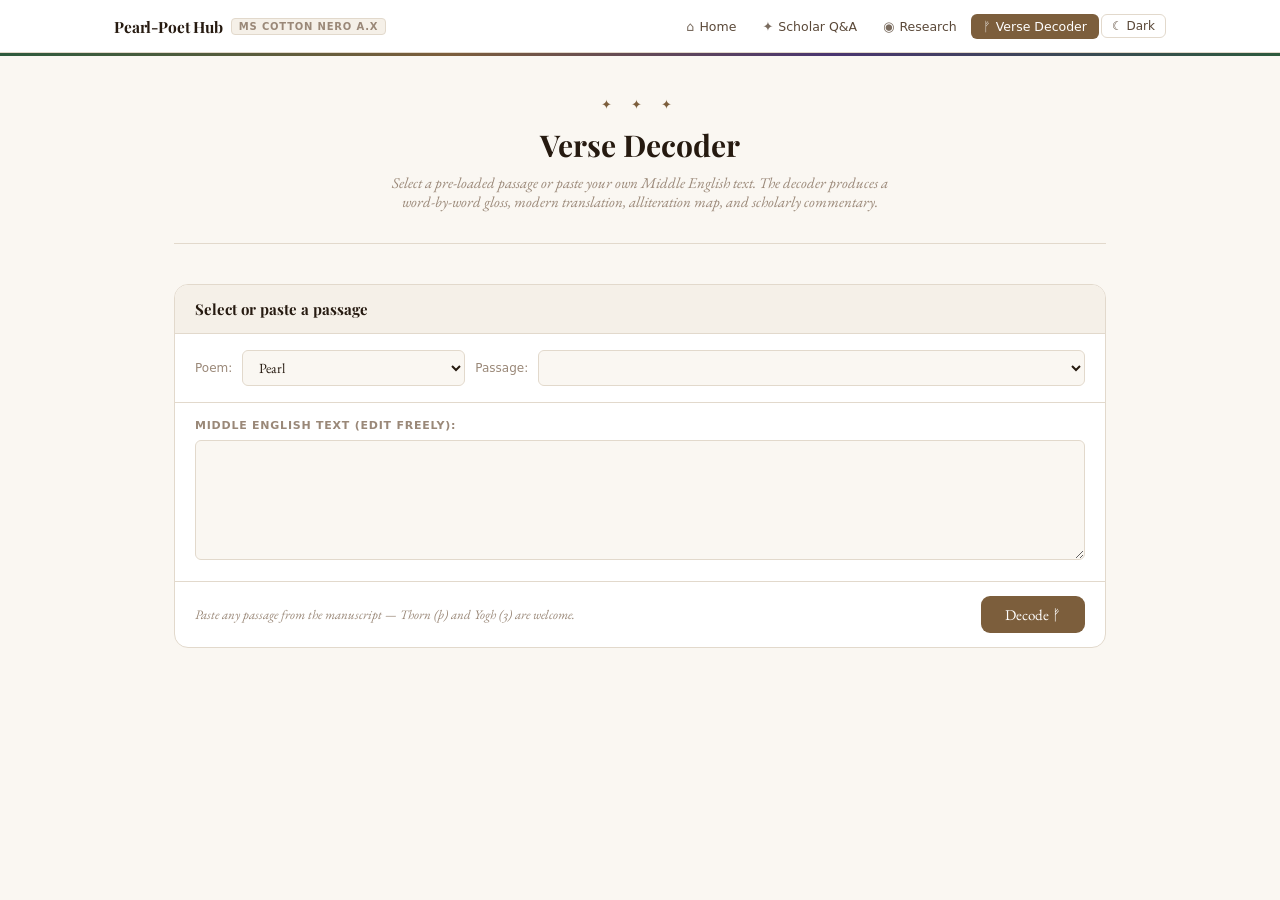
==== explore.html @ cdf4bcbb "huuuge update" ====
<!DOCTYPE html>
<html lang="en" data-theme="light">
<head>
  <meta charset="UTF-8">
  <meta name="viewport" content="width=device-width, initial-scale=1.0">
  <title>Verse Decoder — Cotton Nero A.x</title>
  <link rel="preconnect" href="https://fonts.googleapis.com">
  <link rel="preconnect" href="https://fonts.gstatic.com" crossorigin>
  <link href="https://fonts.googleapis.com/css2?family=Playfair+Display:ital,wght@0,600;0,700;1,500&family=EB+Garamond:ital,wght@0,400;0,500;1,400&display=swap" rel="stylesheet">
  <link rel="stylesheet" href="style.css">
  <link rel="stylesheet" href="site.css">
</head>
<body class="fs-md">

<!-- ── Site Navigation ── -->
<nav class="site-nav">
  <div class="site-nav-inner">
    <a href="index.html" class="nav-brand">
      Pearl-Poet Hub
      <span class="nav-brand-ms">MS Cotton Nero A.x</span>
    </a>
    <div class="nav-links">
      <a href="index.html"   class="nav-link"><span class="nav-icon">⌂</span> <span>Home</span></a>
      <a href="qa.html"      class="nav-link"><span class="nav-icon">✦</span> <span>Scholar Q&amp;A</span></a>
      <a href="research.html"class="nav-link"><span class="nav-icon">◉</span> <span>Research</span></a>
      <a href="explore.html" class="nav-link"><span class="nav-icon">ᚠ</span> <span>Verse Decoder</span></a>
      <button id="nav-dark-btn" class="nav-dark-btn">☾ Dark</button>
    </div>
  </div>
</nav>
<div class="page-top-bar"></div>

<div class="explore-container">

  <!-- ── Header ── -->
  <div class="explore-header">
    <div class="ornament" style="color:var(--accent);font-size:13px;letter-spacing:8px;margin-bottom:12px;">✦ ✦ ✦</div>
    <h1>Verse Decoder</h1>
    <p>Select a pre-loaded passage or paste your own Middle English text. The decoder produces a word-by-word gloss, modern translation, alliteration map, and scholarly commentary.</p>
  </div>

  <!-- ── Input panel ── -->
  <div class="decode-input-panel">
    <div class="decode-panel-header">
      <span class="decode-panel-title">Select or paste a passage</span>
      <span id="passage-poem-label" style="font-family:var(--sans);font-size:11px;color:var(--muted);"></span>
    </div>

    <div class="passage-selector-row">
      <label style="font-family:var(--sans);font-size:12px;color:var(--muted);flex-shrink:0;">Poem:</label>
      <select class="passage-select" id="poem-select">
        <option value="pearl">Pearl</option>
        <option value="sggk">Sir Gawain and the Green Knight</option>
        <option value="patience">Patience</option>
        <option value="cleanness">Cleanness</option>
      </select>
      <label style="font-family:var(--sans);font-size:12px;color:var(--muted);flex-shrink:0;">Passage:</label>
      <select class="passage-select" id="passage-select" style="flex:1;min-width:180px;">
      </select>
    </div>

    <div class="passage-textarea-wrap">
      <label class="passage-textarea-label" for="passage-input">Middle English text (edit freely):</label>
      <textarea id="passage-input" spellcheck="false" autocorrect="off" autocapitalize="off"></textarea>
    </div>

    <div class="decode-actions">
      <span class="decode-hint">Paste any passage from the manuscript — Thorn (þ) and Yogh (ȝ) are welcome.</span>
      <button id="decode-btn">Decode ᚠ</button>
    </div>
  </div>

  <!-- ── Loading ── -->
  <div class="decode-loading" id="decode-loading">
    <span class="thinking-dots"><span class="dot"></span><span class="dot"></span><span class="dot"></span></span>
    Consulting the glossary…
  </div>

  <!-- ── Results ── -->
  <div class="decode-results" id="decode-results">

    <!-- Side-by-side -->
    <div class="result-section">
      <div class="result-section-header">
        <div class="result-section-title">ᚠ Text &amp; Translation</div>
        <button class="action-btn" id="copy-translation-btn">⎘ Copy translation</button>
      </div>
      <div class="result-section-body">
        <div class="side-by-side">
          <div>
            <div class="text-col-label">Middle English</div>
            <div class="me-text" id="me-display"></div>
          </div>
          <div>
            <div class="text-col-label">Modern English</div>
            <div class="mod-text" id="mod-display"></div>
          </div>
        </div>
      </div>
    </div>

    <!-- Word glossary -->
    <div class="result-section">
      <div class="result-section-header">
        <div class="result-section-title">✦ Word Glossary</div>
        <span style="font-family:var(--sans);font-size:11px;color:var(--muted);" id="word-count-label"></span>
      </div>
      <div class="result-section-body" style="padding:0;overflow-x:auto;">
        <table class="gloss-table">
          <thead>
            <tr>
              <th>Middle English</th>
              <th>Phonetic</th>
              <th>Modern English</th>
              <th>Grammatical note</th>
            </tr>
          </thead>
          <tbody id="gloss-tbody"></tbody>
        </table>
      </div>
    </div>

    <!-- Prosody -->
    <div class="result-section">
      <div class="result-section-header">
        <div class="result-section-title">◉ Alliteration &amp; Prosody</div>
      </div>
      <div class="result-section-body">
        <div class="prosody-list" id="prosody-list"></div>
      </div>
    </div>

    <!-- Commentary -->
    <div class="result-section">
      <div class="result-section-header">
        <div class="result-section-title">📜 Scholarly Commentary</div>
      </div>
      <div class="result-section-body">
        <div class="commentary-text" id="commentary-text"></div>
      </div>
    </div>

  </div><!-- /decode-results -->

</div><!-- /explore-container -->

<script src="nav.js"></script>
<script src="explore.js"></script>
</body>
</html>
---- style.css ----
/* ── Reset ───────────────────────────────────────────────── */
*, *::before, *::after { box-sizing: border-box; margin: 0; padding: 0; }

/* ── CSS Variables ───────────────────────────────────────── */
:root {
  --bg:          #faf7f2;
  --surface:     #ffffff;
  --surface-2:   #f5f0e8;
  --border:      #e2d9cc;
  --border-h:    #c8b090;
  --text:        #261a10;
  --text-2:      #5a4838;
  --muted:       #9a8878;
  --accent:      #7c5e3c;
  --accent-l:    #f0e8dc;
  --green:       #2d5a3d;
  --green-l:     #e6f0e9;
  --purple:      #4a3570;
  --purple-l:    #ede8f6;
  --gold:        #7a540e;
  --gold-l:      #fdf4d8;
  --patience:    #8b3020;
  --patience-l:  #faeae7;
  --clean:       #1a5480;
  --clean-l:     #e6f2fb;
  --danger:      #8b2020;
  --radius:      10px;
  --radius-sm:   6px;
  --sans:        system-ui, -apple-system, sans-serif;
  --serif:       'EB Garamond', Georgia, serif;
  --display:     'Playfair Display', Georgia, serif;
  --shadow:      0 2px 12px rgba(38,26,16,.06);
  --transition:  0.2s ease;
}

[data-theme="dark"] {
  --bg:        #1a1310;
  --surface:   #241c15;
  --surface-2: #2d2218;
  --border:    #3d3028;
  --border-h:  #5a4838;
  --text:      #f0e8dc;
  --text-2:    #c8b8a8;
  --muted:     #7a6858;
  --accent:    #c49a5c;
  --accent-l:  #2d2218;
  --green:     #5a9a6e;
  --green-l:   #1a2d20;
  --purple:    #8a78c8;
  --purple-l:  #1e1828;
  --gold:      #d4aa40;
  --gold-l:    #2a2010;
  --patience:  #d47868;
  --patience-l:#2d1a18;
  --clean:     #60a8d8;
  --clean-l:   #18242d;
  --danger:    #c86060;
  --shadow:    0 2px 12px rgba(0,0,0,.3);
}

/* ── Font-size modifiers ────────────────────────────────── */
body.fs-sm { font-size: 14px; }
body.fs-md { font-size: 16px; }
body.fs-lg { font-size: 18px; }

/* ── Base ───────────────────────────────────────────────── */
body {
  font-family: var(--serif);
  font-size: 16px;
  background: var(--bg);
  color: var(--text);
  min-height: 100vh;
  transition: background var(--transition), color var(--transition);
}

/* ── Top gradient bar ────────────────────────────────────── */
.top-bar {
  height: 3px;
  background: linear-gradient(90deg, var(--green) 0%, var(--accent) 35%, var(--purple) 65%, var(--green) 100%);
}

/* ── Toolbar ────────────────────────────────────────────── */
.toolbar {
  background: var(--surface);
  border-bottom: 1px solid var(--border);
  position: sticky;
  top: 0;
  z-index: 100;
  transition: background var(--transition), border-color var(--transition);
}
.toolbar-inner {
  max-width: 800px;
  margin: 0 auto;
  padding: 0 1.5rem;
  height: 46px;
  display: flex;
  align-items: center;
  justify-content: space-between;
  gap: 8px;
}
.toolbar-left { display: flex; align-items: center; gap: 8px; }
.tool-label {
  font-family: var(--display);
  font-size: 13px;
  color: var(--muted);
  letter-spacing: 0.04em;
}
.toolbar-right { display: flex; align-items: center; gap: 4px; }
.tool-btn {
  font-family: var(--sans);
  font-size: 12px;
  padding: 4px 10px;
  border-radius: var(--radius-sm);
  border: 1px solid var(--border);
  background: transparent;
  color: var(--text-2);
  cursor: pointer;
  transition: background var(--transition), color var(--transition), border-color var(--transition);
  white-space: nowrap;
  display: inline-flex;
  align-items: center;
  gap: 4px;
}
.tool-btn:hover { background: var(--accent-l); color: var(--accent); border-color: var(--border-h); }
.tool-btn.active { background: var(--accent); color: #fff; border-color: var(--accent); }
.badge {
  background: var(--accent);
  color: #fff;
  font-size: 10px;
  font-weight: 700;
  min-width: 16px;
  height: 16px;
  border-radius: 99px;
  padding: 0 4px;
  display: inline-flex;
  align-items: center;
  justify-content: center;
}
.badge.hidden { display: none; }

/* ── Container ───────────────────────────────────────────── */
.container {
  max-width: 800px;
  margin: 0 auto;
  padding: 2.25rem 1.5rem 6rem;
}

/* ── Header ──────────────────────────────────────────────── */
.site-header {
  text-align: center;
  margin-bottom: 2rem;
  padding-bottom: 1.75rem;
  border-bottom: 1px solid var(--border);
}
.ornament {
  color: var(--accent);
  font-size: 14px;
  letter-spacing: 8px;
  margin-bottom: 10px;
}
.site-header h1 {
  font-family: var(--display);
  font-size: 30px;
  font-weight: 700;
  color: var(--text);
  letter-spacing: -0.01em;
  margin-bottom: 6px;
}
.subtitle {
  font-family: var(--display);
  font-style: italic;
  font-size: 15px;
  color: var(--muted);
}

/* ── Tabs ─────────────────────────────────────────────────── */
.tabs {
  display: flex;
  gap: 5px;
  margin-bottom: 1.25rem;
  background: var(--surface);
  border: 1px solid var(--border);
  border-radius: var(--radius);
  padding: 4px;
  overflow-x: auto;
}
.tab {
  flex: 1;
  min-width: 90px;
  padding: 7px 10px;
  border-radius: 7px;
  border: none;
  cursor: pointer;
  font-family: var(--serif);
  font-size: 14.5px;
  background: transparent;
  color: var(--muted);
  transition: background var(--transition), color var(--transition);
  white-space: nowrap;
}
.tab:hover:not(.active) { background: var(--accent-l); color: var(--accent); }
.tab.active[data-scope="all"]      { background: var(--accent);   color: #fff; }
.tab.active[data-scope="pearl"]     { background: var(--purple);   color: #fff; }
.tab.active[data-scope="sggk"]      { background: var(--green);    color: #fff; }
.tab.active[data-scope="patience"]  { background: var(--patience); color: #fff; }
.tab.active[data-scope="cleanness"] { background: var(--clean);    color: #fff; }

/* ── Suggestions ─────────────────────────────────────────── */
.suggestions-wrapper { margin-bottom: 1.5rem; }
.suggestions {
  display: flex;
  flex-wrap: wrap;
  gap: 6px;
  max-height: 72px;
  overflow: hidden;
  transition: max-height 0.35s ease;
}
.suggestions.expanded { max-height: 500px; }
.sug {
  padding: 5px 13px;
  border-radius: 99px;
  border: 1px solid var(--border);
  background: var(--surface);
  color: var(--muted);
  font-family: var(--serif);
  font-size: 13px;
  cursor: pointer;
  transition: background var(--transition), color var(--transition), border-color var(--transition);
}
.sug:hover { background: var(--accent-l); color: var(--accent); border-color: var(--border-h); }
.sugs-toggle {
  font-family: var(--sans);
  font-size: 12px;
  color: var(--muted);
  background: none;
  border: none;
  cursor: pointer;
  padding: 6px 0 0;
  display: block;
}
.sugs-toggle:hover { color: var(--accent); }

/* ── Divider ─────────────────────────────────────────────── */
.divider {
  display: flex;
  align-items: center;
  gap: 12px;
  margin: 1.25rem 0 1.5rem;
}
.divider::before, .divider::after {
  content: '';
  flex: 1;
  height: 0.5px;
  background: var(--border);
}
.divider span { color: var(--border-h); font-size: 13px; }

/* ── View header (bookmarks) ─────────────────────────────── */
.view-header {
  display: flex;
  align-items: center;
  justify-content: space-between;
  margin-bottom: 1.25rem;
}
.view-header h2 {
  font-family: var(--display);
  font-size: 18px;
  font-weight: 600;
  color: var(--text);
}

/* ── Messages ─────────────────────────────────────────────── */
.messages {
  display: flex;
  flex-direction: column;
  gap: 18px;
  margin-bottom: 1.5rem;
  min-height: 80px;
}
.empty {
  text-align: center;
  color: var(--muted);
  font-style: italic;
  font-size: 15px;
  padding: 2.5rem 0;
}

/* ── Message bubbles ─────────────────────────────────────── */
.msg { display: flex; flex-direction: column; gap: 4px; }
.msg.user { align-items: flex-end; }
.msg.assistant { align-items: flex-start; }

.msg-label {
  font-family: var(--sans);
  font-size: 10.5px;
  color: var(--muted);
  font-weight: 600;
  text-transform: uppercase;
  letter-spacing: 0.08em;
  display: flex;
  align-items: center;
  gap: 6px;
}
.msg-time { font-size: 10px; color: var(--muted); opacity: 0.7; }

.msg-bubble {
  max-width: 90%;
  padding: 11px 15px;
  font-size: 1em;
  line-height: 1.72;
  color: var(--text);
  border-radius: 13px;
  border: 1px solid var(--border);
  white-space: pre-wrap;
  word-break: break-word;
  transition: background var(--transition);
}
.msg.user  .msg-bubble { background: var(--surface-2); border-color: var(--border-h); border-radius: 13px 13px 4px 13px; }
.msg.assistant .msg-bubble { background: var(--surface); border-radius: 13px 13px 13px 4px; }
.msg.failed .msg-bubble { border-color: var(--danger); }

/* ── Source pills ────────────────────────────────────────── */
.pill {
  display: inline-block;
  font-family: var(--sans);
  font-size: 11px;
  font-weight: 600;
  padding: 2px 10px;
  border-radius: 99px;
  margin-top: 8px;
  letter-spacing: 0.03em;
}
.pill-all      { background: var(--gold-l);     color: var(--gold);     }
.pill-pearl     { background: var(--purple-l);   color: var(--purple);   }
.pill-sggk      { background: var(--green-l);    color: var(--green);    }
.pill-patience  { background: var(--patience-l); color: var(--patience); }
.pill-cleanness { background: var(--clean-l);    color: var(--clean);    }

/* ── Message actions ─────────────────────────────────────── */
.msg-actions {
  display: flex;
  gap: 5px;
  margin-top: 4px;
  opacity: 0;
  transition: opacity 0.15s;
}
.msg:hover .msg-actions { opacity: 1; }
.action-btn {
  font-family: var(--sans);
  font-size: 11px;
  padding: 3px 9px;
  border-radius: var(--radius-sm);
  border: 1px solid var(--border);
  background: var(--surface);
  color: var(--muted);
  cursor: pointer;
  transition: all 0.15s;
}
.action-btn:hover         { background: var(--accent-l); color: var(--accent); border-color: var(--border-h); }
.action-btn.bookmarked    { color: var(--gold); border-color: var(--gold-l); background: var(--gold-l); }
.action-btn.copied        { color: var(--green); border-color: var(--green-l); background: var(--green-l); }

/* ── Thinking animation ──────────────────────────────────── */
.thinking-dots { display: inline-flex; gap: 4px; align-items: center; margin-left: 4px; }
.dot {
  display: inline-block;
  width: 5px; height: 5px;
  border-radius: 50%;
  background: var(--muted);
  animation: blink 1.3s ease-in-out infinite;
}
.dot:nth-child(2) { animation-delay: .2s; }
.dot:nth-child(3) { animation-delay: .4s; }
@keyframes blink { 0%, 80%, 100% { opacity: .2; } 40% { opacity: 1; } }

/* ── Input area ──────────────────────────────────────────── */
.input-wrap {
  position: sticky;
  bottom: 0;
  background: var(--bg);
  padding: 12px 0 6px;
  transition: background var(--transition);
}
.input-row {
  display: flex;
  gap: 8px;
  align-items: flex-end;
  background: var(--surface);
  border: 1.5px solid var(--border-h);
  border-radius: 13px;
  padding: 10px 10px 10px 16px;
  box-shadow: var(--shadow);
  transition: border-color var(--transition), box-shadow var(--transition);
}
.input-row:focus-within {
  border-color: var(--accent);
  box-shadow: 0 0 0 3px rgba(124,94,60,.12);
}
#question {
  flex: 1;
  border: none;
  outline: none;
  resize: none;
  font-family: var(--serif);
  font-size: 1em;
  color: var(--text);
  background: transparent;
  line-height: 1.55;
  max-height: 120px;
  min-height: 26px;
  overflow-y: auto;
}
#question::placeholder { color: var(--muted); }
#send-btn {
  height: 38px;
  padding: 0 18px;
  border-radius: 9px;
  border: none;
  background: var(--accent);
  color: #fff;
  font-family: var(--serif);
  font-size: 1em;
  cursor: pointer;
  flex-shrink: 0;
  transition: background var(--transition), transform 0.1s;
}
#send-btn:hover:not(:disabled) { background: var(--text); }
#send-btn:active:not(:disabled) { transform: scale(0.97); }
#send-btn:disabled { background: var(--border); color: var(--muted); cursor: not-allowed; }
.input-meta {
  display: flex;
  justify-content: space-between;
  align-items: center;
  padding: 4px 4px 0;
}
.char-count { font-family: var(--sans); font-size: 11px; color: var(--muted); }
.char-count.over { color: var(--danger); }
.status-text { font-family: var(--sans); font-size: 11px; color: var(--muted); font-style: italic; }

/* ── Citation bar ────────────────────────────────────────── */
.cite-bar {
  display: flex;
  align-items: center;
  gap: 6px;
  padding: 10px 0 0;
  flex-wrap: wrap;
}
.cite-label {
  font-family: var(--sans);
  font-size: 11.5px;
  color: var(--muted);
}
.cite-btn {
  font-family: var(--sans);
  font-size: 11px;
  padding: 3px 10px;
  border-radius: 99px;
  border: 1px solid var(--border);
  background: var(--surface);
  color: var(--text-2);
  cursor: pointer;
  transition: all 0.15s;
}
.cite-btn:hover { background: var(--accent-l); color: var(--accent); border-color: var(--border-h); }

/* ── Error / retry ───────────────────────────────────────── */
.error-note {
  font-family: var(--sans);
  font-size: 11.5px;
  color: var(--danger);
  margin-top: 5px;
}

/* ── Utility ─────────────────────────────────────────────── */
.hidden { display: none !important; }

/* ── Responsive ──────────────────────────────────────────── */
@media (max-width: 600px) {
  .container { padding: 1.5rem 1rem 6rem; }
  .toolbar-inner { padding: 0 1rem; }
  .tool-label { display: none; }
  .msg-bubble { max-width: 95%; }
  .site-header h1 { font-size: 24px; }
  .tabs { gap: 3px; padding: 3px; }
  .tab { font-size: 13px; padding: 6px 6px; min-width: 70px; }
}

/* ── Markdown content inside bubbles ─────────────────────── */
.msg-content p          { margin: 0 0 0.75em; }
.msg-content p:last-child { margin-bottom: 0; }
.msg-content h1,
.msg-content h2,
.msg-content h3         { font-family: var(--display); font-weight: 600; margin: 0.9em 0 0.4em; color: var(--text); }
.msg-content h1         { font-size: 1.15em; }
.msg-content h2         { font-size: 1.05em; }
.msg-content h3         { font-size: 0.97em; }
.msg-content ul,
.msg-content ol         { padding-left: 1.4em; margin: 0.5em 0 0.75em; }
.msg-content li         { margin-bottom: 0.3em; }
.msg-content strong     { font-weight: 600; color: var(--text); }
.msg-content em         { font-style: italic; }
.msg-content code       { font-family: monospace; font-size: 0.88em; background: var(--surface-2); padding: 1px 5px; border-radius: 4px; }
.msg-content pre        { background: var(--surface-2); border: 1px solid var(--border); border-radius: var(--radius-sm); padding: 10px 14px; overflow-x: auto; margin: 0.75em 0; }
.msg-content pre code   { background: none; padding: 0; }
.msg-content blockquote { border-left: 3px solid var(--border-h); margin: 0.75em 0; padding: 4px 0 4px 14px; color: var(--text-2); font-style: italic; }
.msg-content hr         { border: none; border-top: 1px solid var(--border); margin: 1em 0; }
.msg-content a          { color: var(--accent); text-decoration: underline; }
/* ── Fix pre-wrap interference with markdown ─────────────── */
.msg.assistant .msg-bubble { white-space: normal; }

/* ── Markdown content inside bubbles ─────────────────────── */
.msg-content p            { margin: 0 0 0.75em; }
.msg-content p:last-child { margin-bottom: 0; }
.msg-content h1,
.msg-content h2,
.msg-content h3           { font-family: var(--display); font-weight: 600; margin: 0.9em 0 0.4em; color: var(--text); }
.msg-content h1           { font-size: 1.15em; }
.msg-content h2           { font-size: 1.05em; }
.msg-content h3           { font-size: 0.97em; }
.msg-content ul,
.msg-content ol           { padding-left: 1.4em; margin: 0.5em 0 0.75em; }
.msg-content li           { margin-bottom: 0.3em; }
.msg-content strong       { font-weight: 600; color: var(--text); }
.msg-content em           { font-style: italic; }
.msg-content code         { font-family: monospace; font-size: 0.88em; background: var(--surface-2); padding: 1px 5px; border-radius: 4px; }
.msg-content pre          { background: var(--surface-2); border: 1px solid var(--border); border-radius: var(--radius-sm); padding: 10px 14px; overflow-x: auto; margin: 0.75em 0; }
.msg-content pre code     { background: none; padding: 0; }
.msg-content blockquote   { border-left: 3px solid var(--border-h); margin: 0.75em 0; padding: 4px 0 4px 14px; color: var(--text-2); font-style: italic; }
.msg-content hr           { border: none; border-top: 1px solid var(--border); margin: 1em 0; }
.msg-content a            { color: var(--accent); text-decoration: underline; }

/* ── Markdown tables ─────────────────────────────────────── */
.msg-content table        { border-collapse: collapse; width: 100%; margin: 0.85em 0; font-size: 0.92em; }
.msg-content th,
.msg-content td           { border: 1px solid var(--border); padding: 7px 12px; text-align: left; vertical-align: top; }
.msg-content th           { background: var(--surface-2); font-family: var(--sans); font-size: 0.85em; font-weight: 600; letter-spacing: 0.03em; color: var(--text-2); }
.msg-content tr:nth-child(even) td { background: var(--surface-2); }

/* ── Chart wrapper ───────────────────────────────────────── */
.chart-wrapper {
  margin: 1em 0;
  padding: 14px 16px;
  background: var(--surface-2);
  border: 1px solid var(--border);
  border-radius: var(--radius);
}
.chart-title {
  font-family: var(--display);
  font-size: 0.95em;
  font-weight: 600;
  color: var(--text-2);
  margin-bottom: 10px;
  text-align: center;
  font-style: italic;
}
.chart-wrapper canvas { max-height: 280px; }

/* ── Footnote modal ──────────────────────────────────────── */
@keyframes modal-in {
  from { opacity: 0; transform: translateY(18px) scale(0.98); }
  to   { opacity: 1; transform: translateY(0)    scale(1);    }
}
@keyframes overlay-in {
  from { opacity: 0; }
  to   { opacity: 1; }
}

.modal-overlay {
  position: fixed;
  inset: 0;
  background: rgba(0,0,0,0.5);
  backdrop-filter: blur(3px);
  z-index: 200;
  display: flex;
  align-items: center;
  justify-content: center;
  padding: 1.5rem;
  animation: overlay-in 0.2s ease;
}
.modal {
  background: var(--bg);
  border: 1px solid var(--border-h);
  border-radius: 14px;
  box-shadow: 0 20px 60px rgba(0,0,0,.3);
  width: 100%;
  max-width: 680px;
  max-height: 82vh;
  display: flex;
  flex-direction: column;
  overflow: hidden;
  animation: modal-in 0.25s cubic-bezier(.22,.68,0,1.2);
}
.modal-top-bar {
  height: 3px;
  flex-shrink: 0;
  background: linear-gradient(90deg, var(--purple) 0%, var(--accent) 40%, var(--green) 100%);
}
.modal-header {
  display: flex;
  align-items: center;
  justify-content: space-between;
  padding: 16px 20px 14px;
  border-bottom: 1px solid var(--border);
  flex-shrink: 0;
  background: var(--surface);
}
.modal-header-left { display: flex; flex-direction: column; gap: 2px; }
.modal-ornament    { font-size: 10px; letter-spacing: 6px; color: var(--accent); }
.modal-title {
  font-family: var(--display);
  font-size: 18px;
  font-weight: 700;
  color: var(--text);
  letter-spacing: -0.01em;
}
.modal-subtitle {
  font-family: var(--display);
  font-style: italic;
  font-size: 12px;
  color: var(--muted);
  margin-top: 1px;
}
.modal-close {
  background: none;
  border: 1px solid var(--border);
  font-size: 13px;
  color: var(--muted);
  cursor: pointer;
  width: 30px; height: 30px;
  border-radius: 50%;
  display: flex; align-items: center; justify-content: center;
  transition: background var(--transition), color var(--transition), border-color var(--transition);
  flex-shrink: 0;
}
.modal-close:hover { background: var(--accent-l); color: var(--accent); border-color: var(--border-h); }

.modal-body {
  padding: 20px;
  overflow-y: auto;
  flex: 1;
  display: flex;
  flex-direction: column;
  gap: 12px;
}
.modal-loading {
  color: var(--muted);
  font-family: var(--serif);
  font-style: italic;
  font-size: 15px;
  display: flex;
  align-items: center;
  gap: 8px;
  padding: 1.5rem 0;
}

/* ── Citation style cards ────────────────────────────────── */
.cite-card {
  border: 1px solid var(--border);
  border-radius: 10px;
  overflow: hidden;
  background: var(--surface);
}
.cite-card-header {
  display: flex;
  align-items: center;
  justify-content: space-between;
  padding: 9px 14px;
  border-bottom: 1px solid var(--border);
}
.cite-card-label {
  font-family: var(--sans);
  font-size: 11px;
  font-weight: 700;
  letter-spacing: 0.1em;
  text-transform: uppercase;
}
.cite-card[data-style="MLA"]     { border-left: 3px solid var(--purple);   }
.cite-card[data-style="Chicago"] { border-left: 3px solid var(--green);    }
.cite-card[data-style="APA"]     { border-left: 3px solid var(--patience); }
.cite-card[data-style="MHRA"]    { border-left: 3px solid var(--clean);    }
.cite-card[data-style="MLA"]     .cite-card-label { color: var(--purple);   }
.cite-card[data-style="Chicago"] .cite-card-label { color: var(--green);    }
.cite-card[data-style="APA"]     .cite-card-label { color: var(--patience); }
.cite-card[data-style="MHRA"]    .cite-card-label { color: var(--clean);    }
.cite-card-copy {
  font-family: var(--sans);
  font-size: 10.5px;
  padding: 3px 9px;
  border-radius: 99px;
  border: 1px solid var(--border);
  background: transparent;
  color: var(--muted);
  cursor: pointer;
  transition: all 0.15s;
}
.cite-card-copy:hover  { background: var(--accent-l); color: var(--accent); border-color: var(--border-h); }
.cite-card-copy.copied { background: var(--green-l);  color: var(--green);  border-color: var(--green-l); }
.cite-card-body {
  padding: 12px 16px;
  font-family: var(--serif);
  font-size: 0.93em;
  line-height: 1.75;
  color: var(--text);
}
.cite-card-body p            { margin: 0 0 0.6em; }
.cite-card-body p:last-child { margin-bottom: 0; }
.cite-card-body strong       { font-weight: 600; }
.cite-card-body em           { font-style: italic; }
.cite-card-body code         { font-family: monospace; font-size: 0.88em; background: var(--surface-2); padding: 1px 5px; border-radius: 4px; }
.cite-card-body h3,
.cite-card-body h4           { font-family: var(--display); font-size: 0.95em; font-weight: 600; margin: 0.7em 0 0.3em; color: var(--text-2); }

/* ── Raw fallback (streaming / unparsed) ─────────────────── */
.modal-raw {
  font-family: var(--serif);
  font-size: 0.93em;
  line-height: 1.75;
  color: var(--text);
}
.modal-raw p            { margin: 0 0 0.7em; }
.modal-raw p:last-child { margin-bottom: 0; }
.modal-raw strong       { font-weight: 600; }
.modal-raw em           { font-style: italic; }

.modal-footer {
  padding: 12px 20px;
  border-top: 1px solid var(--border);
  display: flex;
  align-items: center;
  justify-content: space-between;
  flex-shrink: 0;
  background: var(--surface);
}
.modal-footer-note {
  font-family: var(--sans);
  font-size: 11px;
  color: var(--muted);
  font-style: italic;
}
@media (max-width: 600px) {
  .modal { max-height: 90vh; border-radius: 12px 12px 0 0; }
  .modal-overlay { align-items: flex-end; padding: 0; }
}
---- site.css ----
/* ══════════════════════════════════════════════════════════
   site.css — shared multi-page styles
   Companion to style.css (include both on every page)
   ══════════════════════════════════════════════════════════ */

/* ── Site Navigation ──────────────────────────────────────── */
.site-nav {
  background: var(--surface);
  border-bottom: 1px solid var(--border);
  position: sticky;
  top: 0;
  z-index: 200;
  transition: background var(--transition), border-color var(--transition);
}
.site-nav-inner {
  max-width: 1100px;
  margin: 0 auto;
  padding: 0 1.5rem;
  height: 52px;
  display: flex;
  align-items: center;
  justify-content: space-between;
  gap: 12px;
}
.nav-brand {
  font-family: var(--display);
  font-size: 15.5px;
  font-weight: 700;
  color: var(--text);
  text-decoration: none;
  letter-spacing: -0.01em;
  display: flex;
  align-items: center;
  gap: 8px;
  flex-shrink: 0;
  transition: color var(--transition);
}
.nav-brand:hover { color: var(--accent); }
.nav-brand-ms {
  font-family: var(--sans);
  font-size: 10px;
  font-weight: 600;
  letter-spacing: 0.08em;
  text-transform: uppercase;
  color: var(--muted);
  background: var(--surface-2);
  border: 1px solid var(--border);
  padding: 2px 7px;
  border-radius: 4px;
}
.nav-links {
  display: flex;
  align-items: center;
  gap: 2px;
}
.nav-link {
  font-family: var(--sans);
  font-size: 12.5px;
  font-weight: 500;
  padding: 5px 12px;
  border-radius: var(--radius-sm);
  text-decoration: none;
  color: var(--text-2);
  transition: background var(--transition), color var(--transition);
  white-space: nowrap;
  display: flex;
  align-items: center;
  gap: 5px;
}
.nav-link:hover  { background: var(--accent-l); color: var(--accent); }
.nav-link.active { background: var(--accent);   color: #fff; }
.nav-link .nav-icon { font-size: 13px; opacity: 0.8; }
.nav-dark-btn {
  font-family: var(--sans);
  font-size: 12px;
  padding: 4px 10px;
  border-radius: var(--radius-sm);
  border: 1px solid var(--border);
  background: transparent;
  color: var(--text-2);
  cursor: pointer;
  transition: background var(--transition), color var(--transition);
  white-space: nowrap;
  flex-shrink: 0;
}
.nav-dark-btn:hover { background: var(--accent-l); color: var(--accent); border-color: var(--border-h); }

@media (max-width: 640px) {
  .nav-brand-ms { display: none; }
  .nav-link .nav-icon { display: none; }
  .nav-link { font-size: 12px; padding: 5px 8px; }
}
@media (max-width: 420px) {
  .nav-link span:not(.nav-icon) { display: none; }
  .nav-link .nav-icon { display: inline; }
}

/* ══════════════════════════════════════════════════════════
   HOMEPAGE
   ══════════════════════════════════════════════════════════ */
.home-container {
  max-width: 1060px;
  margin: 0 auto;
  padding: 0 1.5rem 5rem;
}

/* ── Hero ── */
.home-hero {
  text-align: center;
  padding: 4rem 1rem 3.5rem;
  border-bottom: 1px solid var(--border);
  margin-bottom: 3.5rem;
}
.home-hero .ornament {
  color: var(--accent);
  font-size: 13px;
  letter-spacing: 10px;
  margin-bottom: 18px;
}
.home-hero h1 {
  font-family: var(--display);
  font-size: clamp(30px, 5vw, 52px);
  font-weight: 700;
  color: var(--text);
  line-height: 1.13;
  letter-spacing: -0.02em;
  margin-bottom: 14px;
}
.home-hero h1 em {
  font-style: italic;
  font-weight: 500;
  color: var(--accent);
}
.home-hero .ms-tag {
  display: inline-block;
  font-family: var(--sans);
  font-size: 11px;
  font-weight: 700;
  letter-spacing: 0.1em;
  text-transform: uppercase;
  color: var(--muted);
  background: var(--surface-2);
  border: 1px solid var(--border);
  padding: 4px 14px;
  border-radius: 99px;
  margin-bottom: 20px;
}
.home-hero .lead {
  font-family: var(--serif);
  font-size: 17px;
  color: var(--text-2);
  max-width: 640px;
  margin: 0 auto 2rem;
  line-height: 1.8;
}
.home-hero .edition-note {
  font-family: var(--serif);
  font-style: italic;
  font-size: 13.5px;
  color: var(--muted);
}

/* ── Section labels ── */
.home-section-label {
  font-family: var(--sans);
  font-size: 11px;
  font-weight: 700;
  letter-spacing: 0.12em;
  text-transform: uppercase;
  color: var(--muted);
  margin-bottom: 1.25rem;
  display: flex;
  align-items: center;
  gap: 10px;
}
.home-section-label::after {
  content: '';
  flex: 1;
  height: 1px;
  background: var(--border);
}

/* ── Poem grid ── */
.poem-grid {
  display: grid;
  grid-template-columns: repeat(2, 1fr);
  gap: 16px;
  margin-bottom: 3.5rem;
}
@media (max-width: 580px) { .poem-grid { grid-template-columns: 1fr; } }

.poem-card {
  background: var(--surface);
  border: 1px solid var(--border);
  border-radius: 12px;
  overflow: hidden;
  transition: box-shadow var(--transition), border-color var(--transition), transform 0.15s;
  text-decoration: none;
  display: flex;
  flex-direction: column;
}
.poem-card:hover {
  box-shadow: 0 6px 24px rgba(38,26,16,.1);
  transform: translateY(-2px);
}
.poem-card[data-poem="pearl"]     { --poem-color: var(--purple);   --poem-light: var(--purple-l);   border-top: 3px solid var(--purple);   }
.poem-card[data-poem="sggk"]      { --poem-color: var(--green);    --poem-light: var(--green-l);    border-top: 3px solid var(--green);    }
.poem-card[data-poem="patience"]  { --poem-color: var(--patience); --poem-light: var(--patience-l); border-top: 3px solid var(--patience); }
.poem-card[data-poem="cleanness"] { --poem-color: var(--clean);    --poem-light: var(--clean-l);    border-top: 3px solid var(--clean);    }
.poem-card:hover { border-color: var(--poem-color); }

.poem-card-top {
  padding: 18px 20px 14px;
  flex: 1;
}
.poem-card-num {
  font-family: var(--sans);
  font-size: 10px;
  font-weight: 700;
  letter-spacing: 0.1em;
  text-transform: uppercase;
  color: var(--poem-color);
  background: var(--poem-light);
  display: inline-block;
  padding: 2px 9px;
  border-radius: 4px;
  margin-bottom: 10px;
}
.poem-card-title {
  font-family: var(--display);
  font-size: 20px;
  font-weight: 700;
  color: var(--text);
  margin-bottom: 4px;
  line-height: 1.2;
}
.poem-card-lines {
  font-family: var(--sans);
  font-size: 11px;
  color: var(--muted);
  margin-bottom: 10px;
}
.poem-card-desc {
  font-family: var(--serif);
  font-size: 14px;
  color: var(--text-2);
  line-height: 1.7;
}
.poem-card-excerpt {
  background: var(--poem-light);
  border-top: 1px solid var(--border);
  padding: 12px 20px;
  font-family: var(--serif);
  font-style: italic;
  font-size: 13px;
  color: var(--text-2);
  line-height: 1.65;
}
.poem-card-excerpt .excerpt-line { display: block; }

/* ── Tool cards ── */
.tool-grid {
  display: grid;
  grid-template-columns: repeat(3, 1fr);
  gap: 12px;
  margin-bottom: 3.5rem;
}
@media (max-width: 640px) { .tool-grid { grid-template-columns: 1fr; } }

.tool-card {
  background: var(--surface);
  border: 1px solid var(--border);
  border-radius: 12px;
  padding: 20px;
  text-decoration: none;
  display: block;
  transition: box-shadow var(--transition), border-color var(--transition), transform 0.15s;
}
.tool-card:hover {
  border-color: var(--border-h);
  box-shadow: 0 4px 16px rgba(38,26,16,.08);
  transform: translateY(-2px);
}
.tool-card-icon {
  font-size: 26px;
  margin-bottom: 10px;
  display: block;
}
.tool-card-title {
  font-family: var(--display);
  font-size: 16px;
  font-weight: 700;
  color: var(--text);
  margin-bottom: 6px;
}
.tool-card-desc {
  font-family: var(--serif);
  font-size: 13.5px;
  color: var(--text-2);
  line-height: 1.65;
}
.tool-card-arrow {
  display: inline-block;
  margin-top: 12px;
  font-family: var(--sans);
  font-size: 11px;
  color: var(--accent);
  font-weight: 600;
  letter-spacing: 0.03em;
}

/* ── About section ── */
.about-grid {
  display: grid;
  grid-template-columns: 1fr 1fr;
  gap: 2rem;
  margin-bottom: 3rem;
}
@media (max-width: 640px) { .about-grid { grid-template-columns: 1fr; } }

.about-block h3 {
  font-family: var(--display);
  font-size: 17px;
  font-weight: 700;
  color: var(--text);
  margin-bottom: 10px;
}
.about-block p {
  font-family: var(--serif);
  font-size: 14.5px;
  color: var(--text-2);
  line-height: 1.8;
  margin-bottom: 8px;
}
.about-block p:last-child { margin-bottom: 0; }

/* ══════════════════════════════════════════════════════════
   RESEARCH PAGE
   ══════════════════════════════════════════════════════════ */
.research-container {
  max-width: 1060px;
  margin: 0 auto;
  padding: 2.5rem 1.5rem 5rem;
}
.research-header {
  text-align: center;
  margin-bottom: 2.5rem;
  padding-bottom: 2rem;
  border-bottom: 1px solid var(--border);
}
.research-header h1 {
  font-family: var(--display);
  font-size: 30px;
  font-weight: 700;
  color: var(--text);
  margin-bottom: 8px;
  letter-spacing: -0.01em;
}
.research-header p {
  font-family: var(--serif);
  font-style: italic;
  font-size: 15px;
  color: var(--muted);
  max-width: 580px;
  margin: 0 auto 14px;
}
.research-meta-bar {
  display: flex;
  align-items: center;
  justify-content: center;
  gap: 10px;
  flex-wrap: wrap;
}
.research-badge {
  font-family: var(--sans);
  font-size: 11px;
  font-weight: 600;
  letter-spacing: 0.06em;
  padding: 3px 10px;
  border-radius: 99px;
  border: 1px solid var(--border);
  color: var(--muted);
  background: var(--surface);
}
.research-refresh-btn {
  font-family: var(--sans);
  font-size: 12px;
  padding: 5px 14px;
  border-radius: var(--radius-sm);
  border: 1px solid var(--border);
  background: var(--surface);
  color: var(--text-2);
  cursor: pointer;
  transition: all var(--transition);
  display: flex;
  align-items: center;
  gap: 5px;
}
.research-refresh-btn:hover { background: var(--accent-l); color: var(--accent); border-color: var(--border-h); }
.research-refresh-btn.spinning .refresh-icon { animation: spin 1s linear infinite; }
@keyframes spin { to { transform: rotate(360deg); } }
.refresh-icon { display: inline-block; }

/* ── Category panels ── */
.category-panel {
  background: var(--surface);
  border: 1px solid var(--border);
  border-radius: 12px;
  margin-bottom: 16px;
  overflow: hidden;
  transition: box-shadow var(--transition);
}
.category-panel.open { box-shadow: 0 4px 20px rgba(38,26,16,.07); }

.category-header {
  display: flex;
  align-items: center;
  gap: 12px;
  padding: 16px 20px;
  cursor: pointer;
  user-select: none;
  transition: background var(--transition);
}
.category-header:hover { background: var(--surface-2); }
.category-header.open  { background: var(--surface-2); border-bottom: 1px solid var(--border); }

.category-accent {
  width: 4px;
  height: 36px;
  border-radius: 2px;
  flex-shrink: 0;
}
.category-icon {
  font-size: 20px;
  flex-shrink: 0;
  width: 28px;
  text-align: center;
}
.category-info { flex: 1; min-width: 0; }
.category-name {
  font-family: var(--display);
  font-size: 16.5px;
  font-weight: 700;
  color: var(--text);
  margin-bottom: 2px;
}
.category-sub-names {
  font-family: var(--sans);
  font-size: 11px;
  color: var(--muted);
  white-space: nowrap;
  overflow: hidden;
  text-overflow: ellipsis;
}
.category-actions {
  display: flex;
  align-items: center;
  gap: 8px;
  flex-shrink: 0;
}
.category-status {
  font-family: var(--sans);
  font-size: 11px;
  color: var(--muted);
}
.category-status.loaded { color: var(--green); }
.load-btn {
  font-family: var(--sans);
  font-size: 12px;
  padding: 5px 12px;
  border-radius: var(--radius-sm);
  border: 1px solid var(--border);
  background: var(--surface);
  color: var(--text-2);
  cursor: pointer;
  transition: all var(--transition);
  white-space: nowrap;
}
.load-btn:hover   { background: var(--accent-l); color: var(--accent); border-color: var(--border-h); }
.load-btn.loading { pointer-events: none; color: var(--muted); }
.category-chevron {
  font-size: 11px;
  color: var(--muted);
  transition: transform 0.2s;
  flex-shrink: 0;
}
.category-header.open .category-chevron { transform: rotate(180deg); }

/* ── Category body ── */
.category-body {
  display: none;
  padding: 20px;
}
.category-body.open { display: block; }

/* ── Subcategory tabs ── */
.subcategory-tabs {
  display: flex;
  gap: 5px;
  margin-bottom: 18px;
  flex-wrap: wrap;
}
.subcat-tab {
  font-family: var(--sans);
  font-size: 12px;
  padding: 5px 12px;
  border-radius: 99px;
  border: 1px solid var(--border);
  background: transparent;
  color: var(--muted);
  cursor: pointer;
  transition: all var(--transition);
}
.subcat-tab:hover  { background: var(--accent-l); color: var(--accent); border-color: var(--border-h); }
.subcat-tab.active { background: var(--accent); color: #fff; border-color: var(--accent); }

/* ── Papers ── */
.papers-empty {
  text-align: center;
  padding: 2rem;
  color: var(--muted);
  font-family: var(--serif);
  font-style: italic;
  font-size: 15px;
}
.papers-loading {
  display: flex;
  align-items: center;
  gap: 10px;
  padding: 1.5rem;
  color: var(--muted);
  font-family: var(--serif);
  font-style: italic;
  font-size: 15px;
}
.papers-grid {
  display: grid;
  grid-template-columns: repeat(auto-fill, minmax(280px, 1fr));
  gap: 12px;
}
.paper-card {
  background: var(--bg);
  border: 1px solid var(--border);
  border-radius: 10px;
  padding: 14px 16px;
  transition: border-color var(--transition), box-shadow var(--transition);
  display: flex;
  flex-direction: column;
  gap: 8px;
}
.paper-card:hover {
  border-color: var(--border-h);
  box-shadow: 0 2px 10px rgba(38,26,16,.06);
}
.paper-tags {
  display: flex;
  gap: 5px;
  flex-wrap: wrap;
}
.paper-tag {
  font-family: var(--sans);
  font-size: 10px;
  font-weight: 700;
  letter-spacing: 0.06em;
  text-transform: uppercase;
  padding: 2px 7px;
  border-radius: 4px;
  border: 1px solid var(--border);
  color: var(--muted);
  background: var(--surface);
}
.paper-tag.year { color: var(--accent); background: var(--accent-l); border-color: var(--accent-l); }
.paper-title {
  font-family: var(--display);
  font-size: 14.5px;
  font-weight: 700;
  color: var(--text);
  line-height: 1.35;
}
.paper-title a {
  color: inherit;
  text-decoration: none;
  transition: color var(--transition);
}
.paper-title a:hover { color: var(--accent); text-decoration: underline; }
.paper-authors {
  font-family: var(--serif);
  font-size: 13px;
  color: var(--text-2);
  font-style: italic;
}
.paper-abstract {
  font-family: var(--serif);
  font-size: 13px;
  color: var(--text-2);
  line-height: 1.7;
}
.paper-journal {
  font-family: var(--sans);
  font-size: 11px;
  color: var(--muted);
}
.paper-link {
  font-family: var(--sans);
  font-size: 11.5px;
  color: var(--accent);
  text-decoration: none;
  font-weight: 600;
  display: inline-flex;
  align-items: center;
  gap: 3px;
  margin-top: auto;
  padding-top: 4px;
}
.paper-link:hover { text-decoration: underline; }
.paper-error {
  font-family: var(--serif);
  font-size: 13.5px;
  color: var(--danger);
  padding: 1rem;
  background: var(--surface-2);
  border-radius: var(--radius-sm);
  border: 1px solid var(--border);
}

/* ══════════════════════════════════════════════════════════
   EXPLORE / VERSE DECODER PAGE
   ══════════════════════════════════════════════════════════ */
.explore-container {
  max-width: 980px;
  margin: 0 auto;
  padding: 2.5rem 1.5rem 5rem;
}
.explore-header {
  text-align: center;
  margin-bottom: 2.5rem;
  padding-bottom: 2rem;
  border-bottom: 1px solid var(--border);
}
.explore-header h1 {
  font-family: var(--display);
  font-size: 30px;
  font-weight: 700;
  color: var(--text);
  margin-bottom: 8px;
}
.explore-header p {
  font-family: var(--serif);
  font-style: italic;
  font-size: 15px;
  color: var(--muted);
  max-width: 520px;
  margin: 0 auto;
}

/* ── Passage selector ── */
.decode-input-panel {
  background: var(--surface);
  border: 1px solid var(--border);
  border-radius: 14px;
  overflow: hidden;
  margin-bottom: 24px;
}
.decode-panel-header {
  padding: 14px 20px;
  background: var(--surface-2);
  border-bottom: 1px solid var(--border);
  display: flex;
  align-items: center;
  justify-content: space-between;
  gap: 10px;
}
.decode-panel-title {
  font-family: var(--display);
  font-size: 15px;
  font-weight: 700;
  color: var(--text);
}
.passage-selector-row {
  padding: 16px 20px;
  display: flex;
  gap: 10px;
  align-items: center;
  flex-wrap: wrap;
  border-bottom: 1px solid var(--border);
}
.passage-select {
  font-family: var(--serif);
  font-size: 14px;
  padding: 7px 12px;
  border: 1px solid var(--border);
  border-radius: var(--radius-sm);
  background: var(--bg);
  color: var(--text);
  cursor: pointer;
  transition: border-color var(--transition);
}
.passage-select:focus { outline: none; border-color: var(--accent); }

.passage-textarea-wrap {
  padding: 16px 20px;
}
.passage-textarea-label {
  font-family: var(--sans);
  font-size: 11px;
  font-weight: 700;
  letter-spacing: 0.07em;
  text-transform: uppercase;
  color: var(--muted);
  margin-bottom: 8px;
  display: block;
}
#passage-input {
  width: 100%;
  font-family: var(--serif);
  font-size: 15px;
  line-height: 1.9;
  padding: 12px 14px;
  border: 1.5px solid var(--border);
  border-radius: var(--radius-sm);
  background: var(--bg);
  color: var(--text);
  resize: vertical;
  min-height: 120px;
  transition: border-color var(--transition);
  white-space: pre-wrap;
  font-style: italic;
}
#passage-input:focus { outline: none; border-color: var(--accent); box-shadow: 0 0 0 3px rgba(124,94,60,.1); }
.decode-actions {
  padding: 14px 20px;
  display: flex;
  align-items: center;
  justify-content: space-between;
  gap: 10px;
  border-top: 1px solid var(--border);
}
.decode-hint {
  font-family: var(--serif);
  font-style: italic;
  font-size: 13px;
  color: var(--muted);
}
#decode-btn {
  font-family: var(--serif);
  font-size: 15px;
  padding: 9px 24px;
  border-radius: 9px;
  border: none;
  background: var(--accent);
  color: #fff;
  cursor: pointer;
  transition: background var(--transition), transform 0.1s;
  display: flex;
  align-items: center;
  gap: 7px;
}
#decode-btn:hover:not(:disabled) { background: var(--text); }
#decode-btn:active:not(:disabled) { transform: scale(0.98); }
#decode-btn:disabled { background: var(--border); color: var(--muted); cursor: not-allowed; }

/* ── Results panel ── */
.decode-results {
  display: none;
}
.decode-results.visible { display: block; }

.result-section {
  background: var(--surface);
  border: 1px solid var(--border);
  border-radius: 12px;
  margin-bottom: 14px;
  overflow: hidden;
}
.result-section-header {
  padding: 12px 18px;
  background: var(--surface-2);
  border-bottom: 1px solid var(--border);
  display: flex;
  align-items: center;
  justify-content: space-between;
}
.result-section-title {
  font-family: var(--display);
  font-size: 14px;
  font-weight: 700;
  color: var(--text);
  display: flex;
  align-items: center;
  gap: 7px;
}
.result-section-body { padding: 18px; }

/* Side-by-side ME / ModE */
.side-by-side {
  display: grid;
  grid-template-columns: 1fr 1fr;
  gap: 20px;
}
@media (max-width: 600px) { .side-by-side { grid-template-columns: 1fr; } }

.text-col-label {
  font-family: var(--sans);
  font-size: 10px;
  font-weight: 700;
  letter-spacing: 0.1em;
  text-transform: uppercase;
  color: var(--muted);
  margin-bottom: 10px;
}
.me-text {
  font-family: var(--serif);
  font-size: 15px;
  line-height: 2;
  font-style: italic;
  color: var(--text);
}
.me-line {
  display: block;
  padding: 1px 0;
  border-radius: 3px;
  transition: background 0.1s;
}
.me-line:hover { background: var(--accent-l); cursor: default; }
.mod-text {
  font-family: var(--serif);
  font-size: 14.5px;
  line-height: 1.85;
  color: var(--text-2);
}

/* Word glossary table */
.gloss-table {
  width: 100%;
  border-collapse: collapse;
  font-size: 0.93em;
}
.gloss-table th {
  font-family: var(--sans);
  font-size: 10px;
  font-weight: 700;
  letter-spacing: 0.08em;
  text-transform: uppercase;
  color: var(--muted);
  background: var(--surface-2);
  padding: 7px 12px;
  text-align: left;
  border: 1px solid var(--border);
}
.gloss-table td {
  padding: 7px 12px;
  border: 1px solid var(--border);
  vertical-align: top;
  font-family: var(--serif);
  font-size: 14px;
  color: var(--text);
  line-height: 1.5;
}
.gloss-table tr:nth-child(even) td { background: var(--surface-2); }
.gloss-me   { font-style: italic; font-weight: 600; }
.gloss-phon { font-family: monospace; font-size: 0.88em; color: var(--muted); }
.gloss-mod  { color: var(--text-2); }
.gloss-gram { font-style: italic; color: var(--muted); font-size: 0.92em; }

/* Prosody analysis */
.prosody-list {
  display: flex;
  flex-direction: column;
  gap: 10px;
}
.prosody-row {
  display: grid;
  grid-template-columns: 1fr 80px 1fr;
  gap: 12px;
  align-items: start;
  padding: 10px 14px;
  background: var(--bg);
  border: 1px solid var(--border);
  border-radius: 8px;
  font-family: var(--serif);
  font-size: 14px;
}
@media (max-width: 580px) {
  .prosody-row { grid-template-columns: 1fr; }
}
.prosody-line { font-style: italic; color: var(--text); }
.prosody-pattern {
  font-family: monospace;
  font-size: 13px;
  font-weight: 700;
  color: var(--accent);
  text-align: center;
  letter-spacing: 0.1em;
}
.prosody-note { color: var(--text-2); font-size: 13px; }

/* Commentary */
.commentary-text {
  font-family: var(--serif);
  font-size: 15px;
  line-height: 1.85;
  color: var(--text);
}
.commentary-text p { margin-bottom: 0.75em; }
.commentary-text p:last-child { margin-bottom: 0; }

/* Decode loading */
.decode-loading {
  display: none;
  align-items: center;
  gap: 12px;
  padding: 1.5rem 0;
  color: var(--muted);
  font-family: var(--serif);
  font-style: italic;
  font-size: 15px;
}
.decode-loading.visible { display: flex; }

/* ── Page top bar ── */
.page-top-bar {
  height: 3px;
  background: linear-gradient(90deg, var(--green) 0%, var(--accent) 35%, var(--purple) 65%, var(--green) 100%);
}
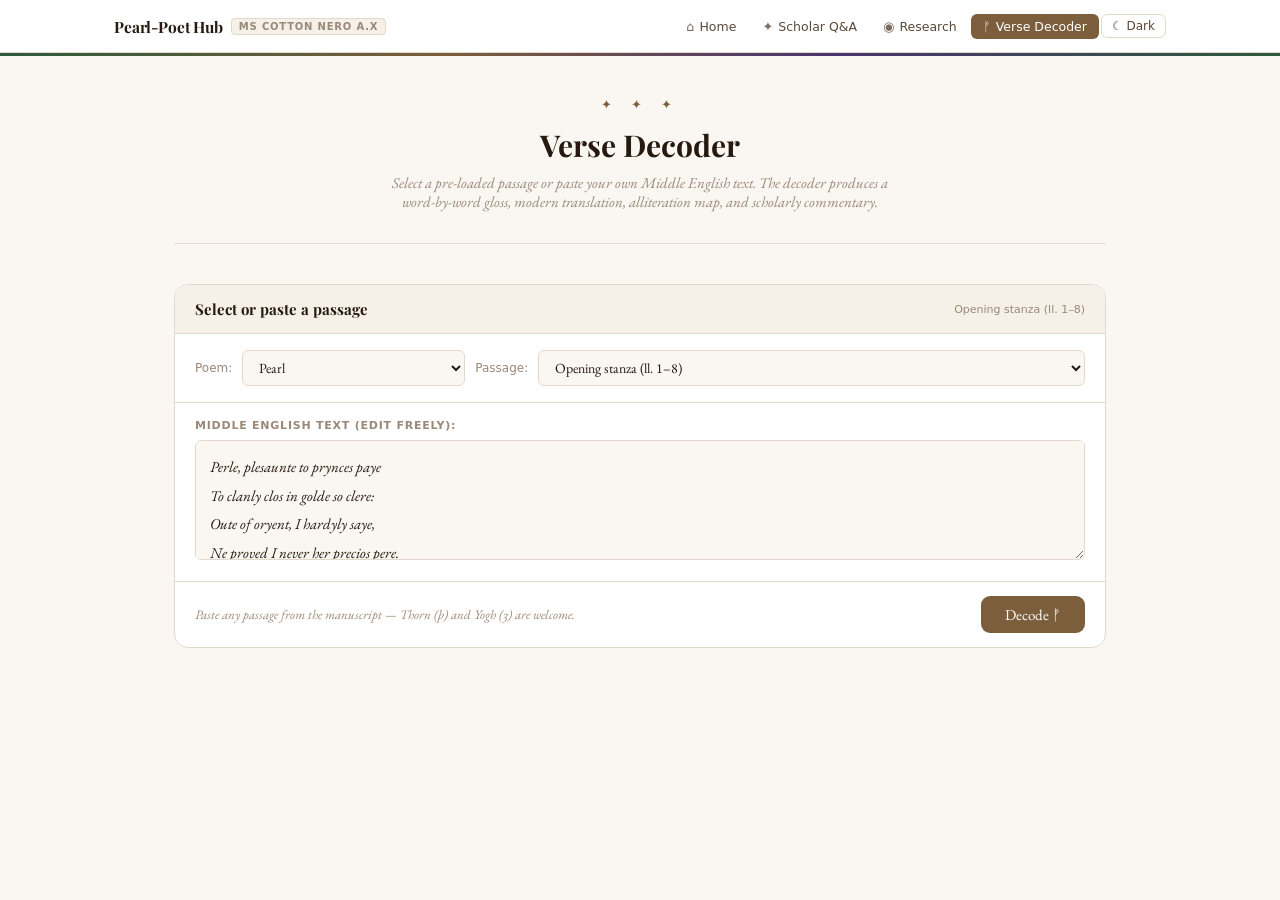
==== commit 1137cba2: "glossary-llm retrieval update" ====
--- a/explore.html
+++ b/explore.html
@@ -145,6 +145,7 @@
 </div><!-- /explore-container -->
 
 <script src="nav.js"></script>
+<script src="glossary.js"></script>
 <script src="explore.js"></script>
 </body>
-</html>
+</html>
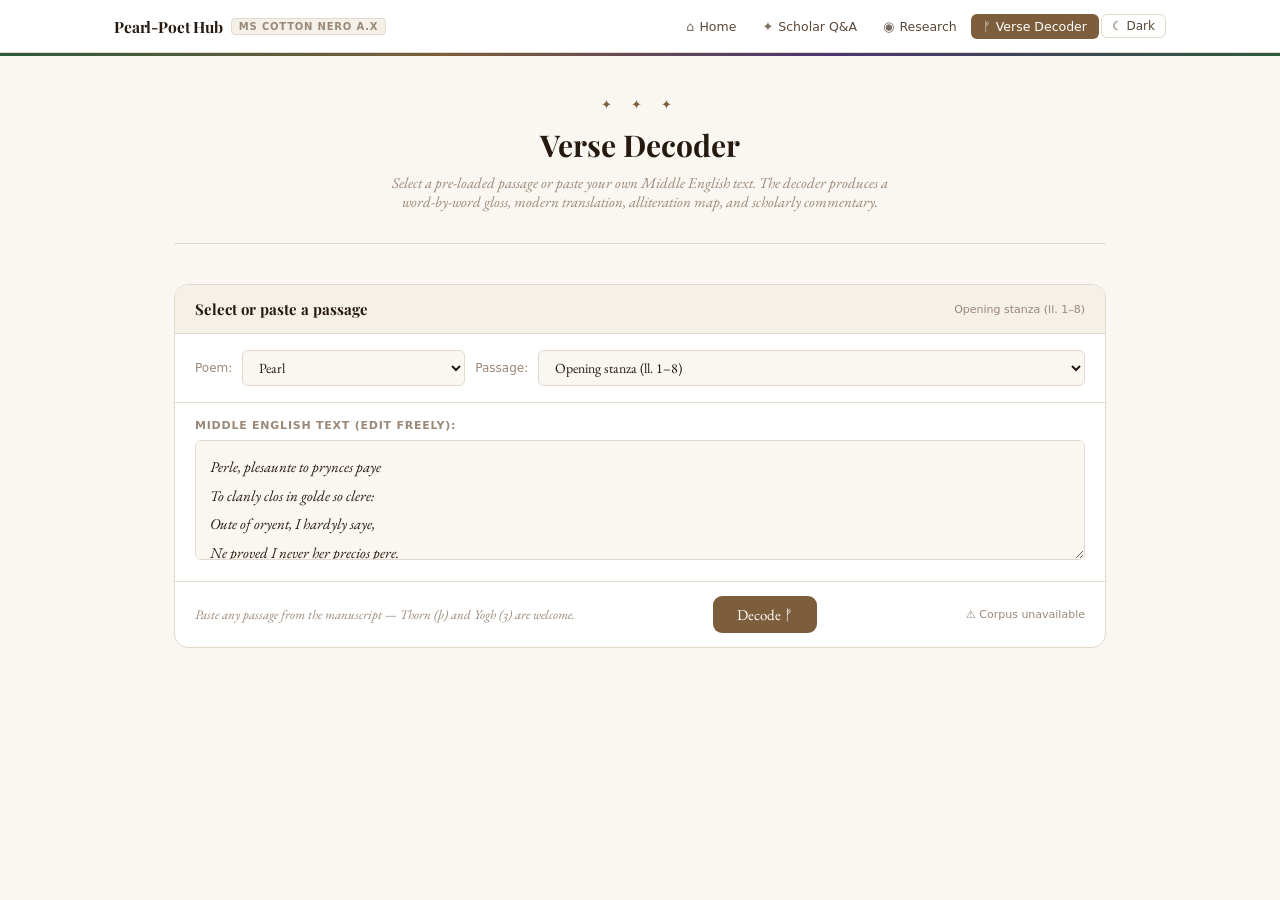
==== commit e7f8f4f7: "corpus" ====
--- a/explore.html
+++ b/explore.html
@@ -146,6 +146,7 @@
 
 <script src="nav.js"></script>
 <script src="glossary.js"></script>
+<script src="corpus.js"></script>
 <script src="explore.js"></script>
 </body>
-</html>+</html>
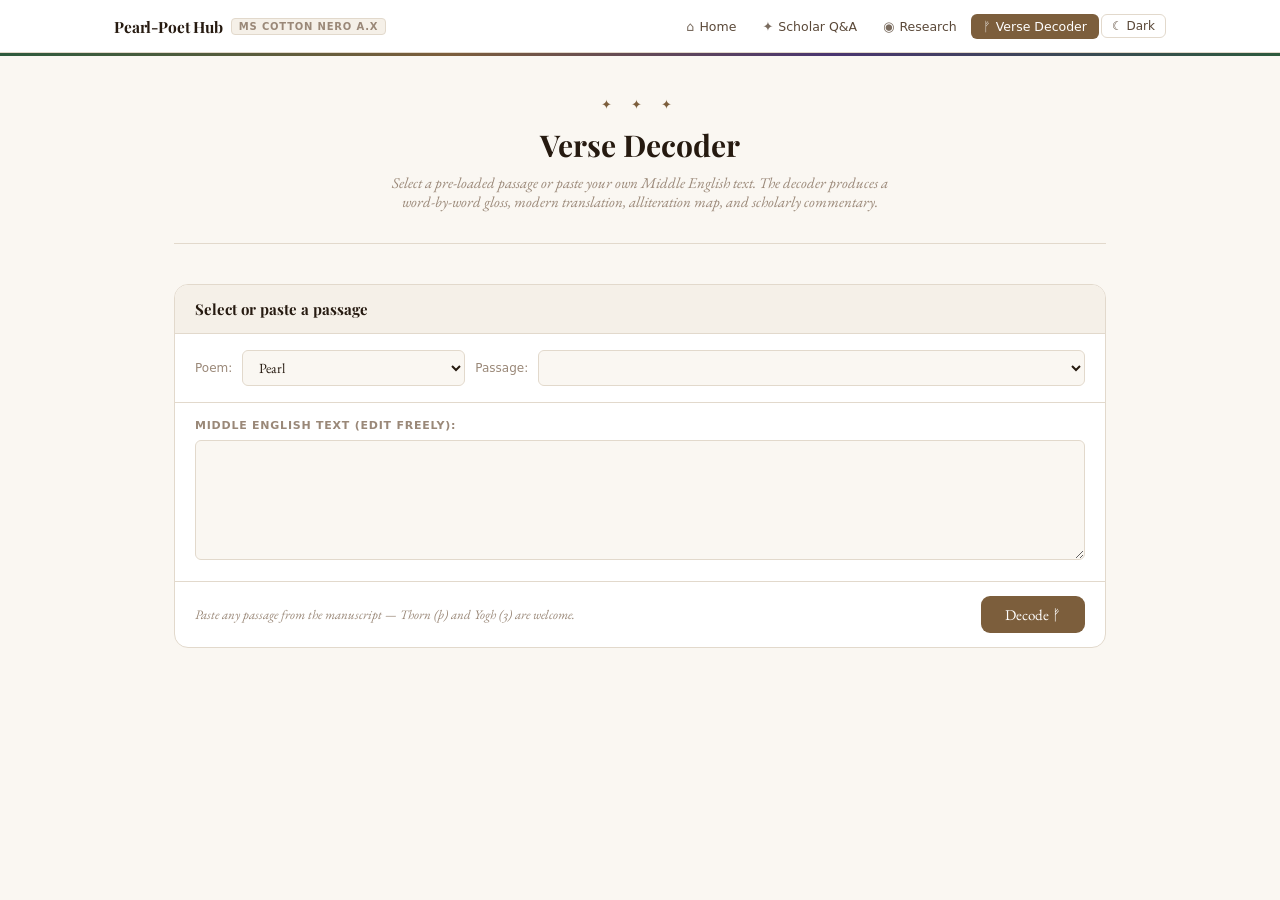
==== commit af1733d7: "remove prosody" ====
--- a/explore.html
+++ b/explore.html
@@ -120,16 +120,6 @@
       </div>
     </div>
 
-    <!-- Prosody -->
-    <div class="result-section">
-      <div class="result-section-header">
-        <div class="result-section-title">◉ Alliteration &amp; Prosody</div>
-      </div>
-      <div class="result-section-body">
-        <div class="prosody-list" id="prosody-list"></div>
-      </div>
-    </div>
-
     <!-- Commentary -->
     <div class="result-section">
       <div class="result-section-header">
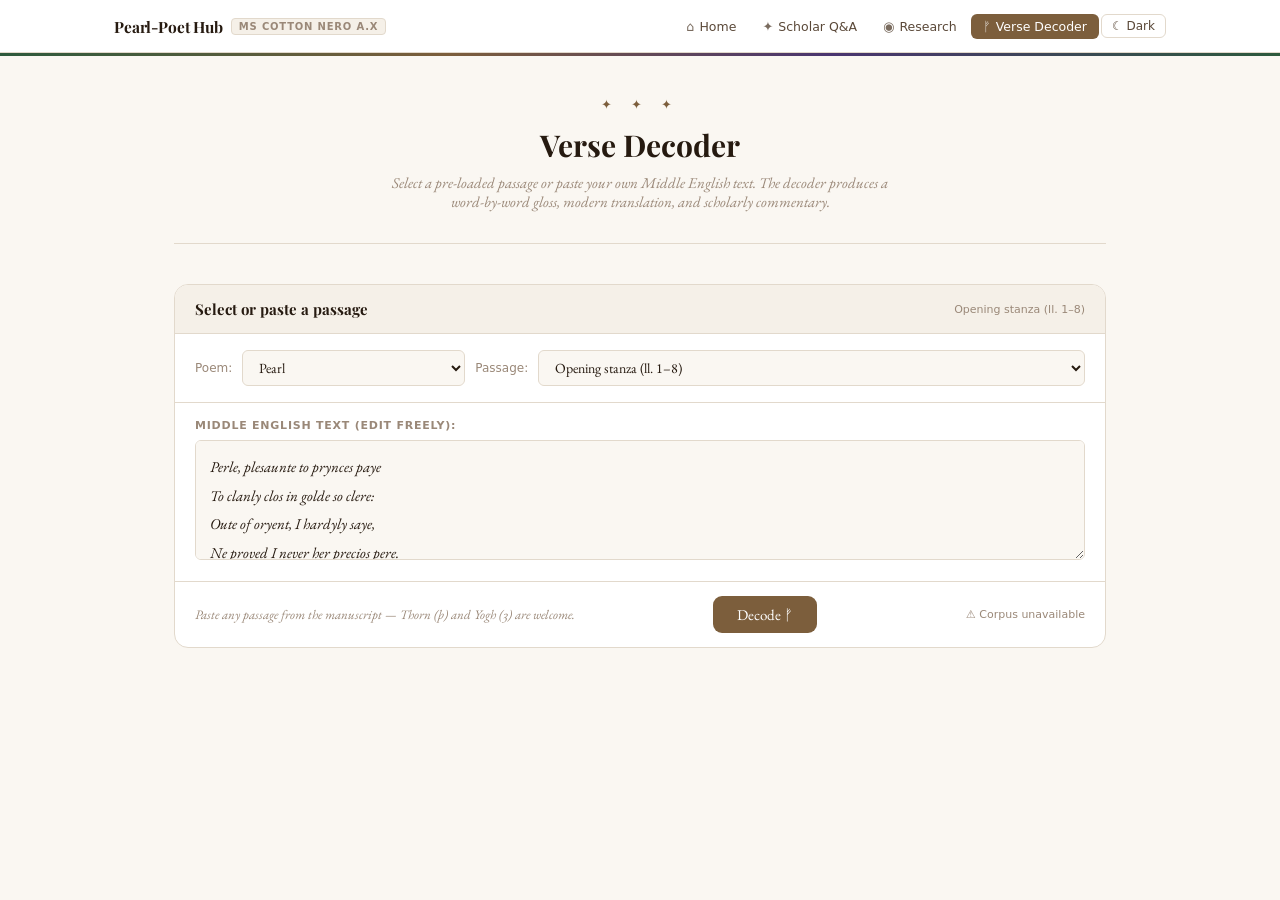
==== commit 7f5d9318: "Update explore.html" ====
--- a/explore.html
+++ b/explore.html
@@ -36,7 +36,7 @@
   <div class="explore-header">
     <div class="ornament" style="color:var(--accent);font-size:13px;letter-spacing:8px;margin-bottom:12px;">✦ ✦ ✦</div>
     <h1>Verse Decoder</h1>
-    <p>Select a pre-loaded passage or paste your own Middle English text. The decoder produces a word-by-word gloss, modern translation, alliteration map, and scholarly commentary.</p>
+    <p>Select a pre-loaded passage or paste your own Middle English text. The decoder produces a word-by-word gloss, modern translation, and scholarly commentary.</p>
   </div>
 
   <!-- ── Input panel ── -->
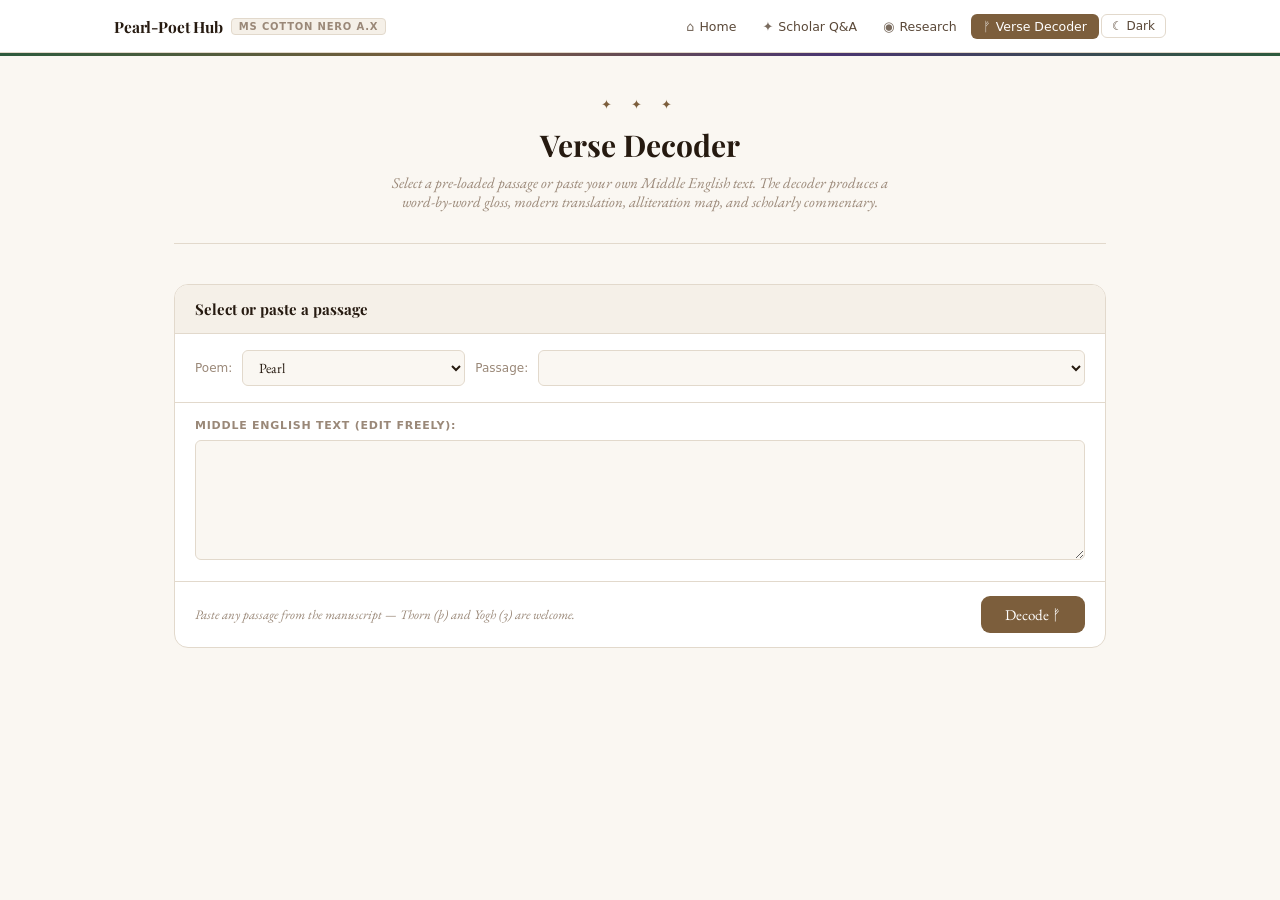
==== commit 3ec24855: "explore" ====
--- a/explore.html
+++ b/explore.html
@@ -36,7 +36,7 @@
   <div class="explore-header">
     <div class="ornament" style="color:var(--accent);font-size:13px;letter-spacing:8px;margin-bottom:12px;">✦ ✦ ✦</div>
     <h1>Verse Decoder</h1>
-    <p>Select a pre-loaded passage or paste your own Middle English text. The decoder produces a word-by-word gloss, modern translation, and scholarly commentary.</p>
+    <p>Select a pre-loaded passage or paste your own Middle English text. The decoder produces a word-by-word gloss, modern translation, alliteration map, and scholarly commentary.</p>
   </div>
 
   <!-- ── Input panel ── -->
@@ -113,6 +113,7 @@
               <th>Phonetic</th>
               <th>Modern English</th>
               <th>Grammatical note</th>
+              <th>Source</th>
             </tr>
           </thead>
           <tbody id="gloss-tbody"></tbody>
@@ -139,4 +140,4 @@
 <script src="corpus.js"></script>
 <script src="explore.js"></script>
 </body>
-</html>
+</html>
--- a/site.css
+++ b/site.css
@@ -922,3 +922,66 @@
   height: 3px;
   background: linear-gradient(90deg, var(--green) 0%, var(--accent) 35%, var(--purple) 65%, var(--green) 100%);
 }
+
+/* ── Paper card height limit ─────────────────────────────── */
+.paper-card {
+  max-height: 210px;
+  overflow: hidden;
+  position: relative;
+}
+/* Gradient fade at the bottom of capped cards */
+.paper-card::after {
+  content: '';
+  position: absolute;
+  bottom: 0; left: 0; right: 0;
+  height: 48px;
+  background: linear-gradient(transparent, var(--surface));
+  pointer-events: none;
+  border-radius: 0 0 10px 10px;
+}
+/* In dark mode the fade matches the dark surface */
+[data-theme="dark"] .paper-card::after {
+  background: linear-gradient(transparent, var(--surface));
+}
+
+/* ── Pagination controls ─────────────────────────────────── */
+.papers-pagination {
+  display: flex;
+  align-items: center;
+  justify-content: center;
+  gap: 12px;
+  padding: 14px 0 4px;
+  border-top: 1px solid var(--border);
+  margin-top: 14px;
+}
+.page-btn {
+  font-family: var(--sans);
+  font-size: 12px;
+  font-weight: 600;
+  padding: 5px 14px;
+  border-radius: var(--radius-sm);
+  border: 1px solid var(--border);
+  background: var(--surface);
+  color: var(--text-2);
+  cursor: pointer;
+  transition: background var(--transition), color var(--transition), border-color var(--transition);
+}
+.page-btn:hover:not(:disabled) {
+  background: var(--accent-l);
+  color: var(--accent);
+  border-color: var(--border-h);
+}
+.page-btn:disabled {
+  opacity: 0.35;
+  cursor: not-allowed;
+}
+.page-info {
+  font-family: var(--sans);
+  font-size: 12px;
+  color: var(--text-2);
+  white-space: nowrap;
+}
+.page-total {
+  color: var(--muted);
+  font-weight: 400;
+}
